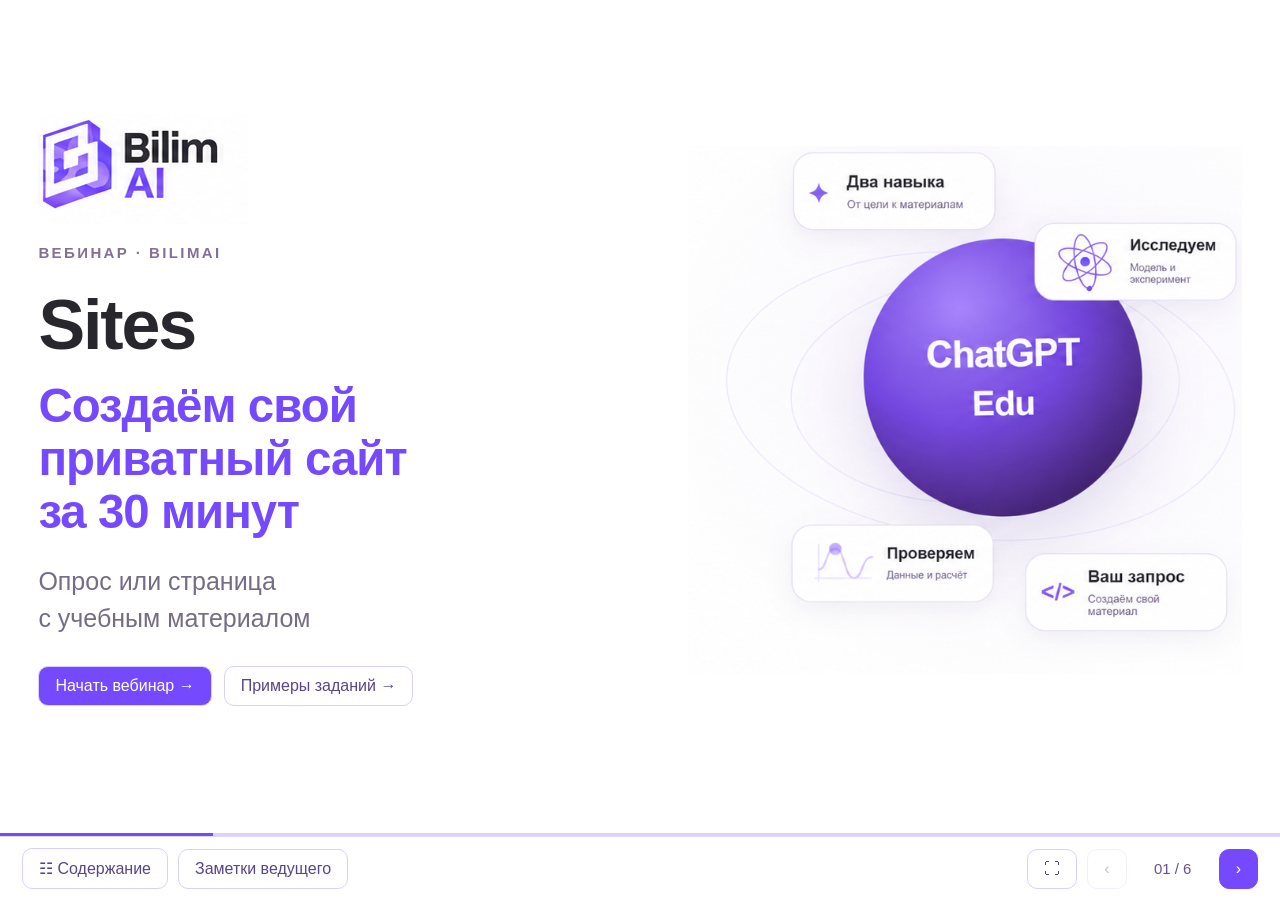
==== index.html @ 43b7cc46 "Publish Sites webinar and poll with Google Sheets results" ====
<!doctype html>
<html lang="ru"><head><meta charset="utf-8"><meta name="viewport" content="width=device-width,initial-scale=1"><meta name="color-scheme" content="light"><title>Sites: создаём свой приватный сайт за 30 минут | BilimAI</title><style>
:root{--purple:#754aff;--ink:#29272e;--muted:#756d83;--light:#f9f7ff}*{box-sizing:border-box}body{margin:0;background:#fff;color:var(--ink);font-family:Arial,sans-serif}button{font:inherit;cursor:pointer;border:1px solid #dbd0f6;border-radius:10px;background:#fff;color:#59458a;padding:10px 16px}button:hover{background:#eee8ff}button:disabled{opacity:.35;cursor:default}button:focus-visible,a:focus-visible{outline:3px solid #ffbb00;outline-offset:4px}main{min-height:calc(100dvh - 64px)}.slide{display:none;min-height:calc(100dvh - 64px)}.slide.active{display:block}.content{max-width:1320px;margin:auto;padding:clamp(28px,5vw,76px) clamp(24px,6vw,96px) 40px}.meta{font-size:clamp(14px,1.3vw,20px);color:var(--muted);display:flex;justify-content:space-between;gap:20px}h1{font-size:clamp(30px,4vw,58px);line-height:1.12;margin:35px 0 48px;letter-spacing:-.03em}h2{font-size:clamp(22px,2.3vw,34px);color:var(--purple);margin:0 0 14px;line-height:1.25}p{font-size:clamp(19px,2.1vw,30px);line-height:1.45;margin:0;white-space:pre-line}.rows{display:grid;gap:34px}.big{font-size:clamp(27px,3.6vw,49px);white-space:pre-line;margin-bottom:38px;line-height:1.23}.body{white-space:pre-line}.foot{font-size:clamp(16px,1.6vw,22px);color:var(--muted);margin-top:40px}.columns{display:grid;grid-template-columns:1fr 1fr;gap:65px}.lead{font-weight:600;margin-bottom:30px}.prompt{white-space:pre-wrap;font-size:clamp(19px,2vw,29px);line-height:1.45;max-width:1100px}.copy{margin-top:25px;background:var(--purple);color:#fff}.dark{background:#281d49;color:#fff}.dark h2{color:#c5adff}.dark .meta,.dark .foot{color:#dacdf8}.cover{display:none;align-items:center;justify-content:center;background:white;overflow:hidden;height:calc(100dvh - 64px)}.cover.active{display:flex}.cover-art{position:relative;width:min(100vw,calc((100dvh - 64px)*1.958));aspect-ratio:1.958;overflow:hidden}.cover-art img{width:100%;height:100%;display:block}.mask-tools{position:absolute;right:0;top:0;width:11%;height:6%;background:#fff}.cover-art:after{content:'';position:absolute;bottom:0;left:0;right:0;height:6.4%;background:white}.hotspot{position:absolute;top:61%;height:7.4%;opacity:0;border-radius:14px}.hotspot:focus-visible{opacity:1;background:#754aff20}.start{left:10.7%;width:13.7%}.demo{left:25.5%;width:12.7%}.toolbar{position:fixed;bottom:0;left:0;right:0;min-height:64px;background:#ffffffed;backdrop-filter:blur(10px);border-top:1px solid #e1d8f5;display:flex;align-items:center;gap:10px;padding:10px 22px;z-index:5}.toolbar .spacer{flex:1}.progress{height:3px;background:#ded3f7;position:fixed;bottom:64px;left:0;right:0;z-index:6}.progress span{display:block;background:var(--purple);height:100%;transition:width .2s}.count{min-width:72px;text-align:center;color:#68518e;font-size:15px}.nav-button{background:var(--purple);color:#fff;border-color:var(--purple)}.timer-controls{display:flex;gap:12px;align-items:center;margin-top:26px;flex-wrap:wrap}.timer-controls output{font-size:30px;letter-spacing:.08em}.dialog{max-width:780px;width:calc(100vw - 36px);border:1px solid #d4c7f0;border-radius:18px;padding:28px;color:var(--ink);box-shadow:0 25px 100px #21133540}dialog::backdrop{background:#1c123a70}.dialog-head{display:flex;align-items:center;justify-content:space-between;gap:15px;margin-bottom:22px}.dialog-head h2{margin:0}.program-list{display:grid;gap:5px;max-height:65vh;overflow:auto}.program-list button{text-align:left;display:flex;justify-content:space-between;gap:20px;border:none}.program-list .selected{background:#eee8ff;font-weight:bold}.notes{font-size:19px;line-height:1.6;white-space:pre-line}.status{position:fixed;bottom:85px;left:50%;transform:translateX(-50%);background:#281d49;color:white;padding:13px 22px;border-radius:12px;z-index:10;display:none} @media(max-width:650px){.content{padding:28px 24px 40px}h1{margin:25px 0 32px}.columns{grid-template-columns:1fr;gap:32px}.toolbar{padding:10px 12px;gap:6px}.toolbar button{padding:9px 11px}.toolbar .text-label{display:none}.count{min-width:58px}.cover.active{height:auto;min-height:calc(100dvh - 64px)}.cover-art{width:100vw}.prompt{font-size:20px}.rows{gap:30px}}@media print{.slide,.slide.active,.cover,.cover.active{display:block;break-after:page;min-height:0;height:auto}.toolbar,.progress,.copy,.timer-controls,.mask-tools{display:none}.content{padding:25px}.cover-art{width:100%}h1{font-size:32px;margin:20px 0}p,.prompt{font-size:20px}.rows{gap:20px}.dark{color:#29272e;background:white}.dark h2{color:#754aff}}

.native-cover{width:min(1400px,100%);padding:38px 5vw 54px;margin:auto;display:grid;grid-template-columns:1.1fr 1fr;gap:40px;align-items:center}.native-cover .brand{height:110px;width:210px;background-image:url("[data-uri]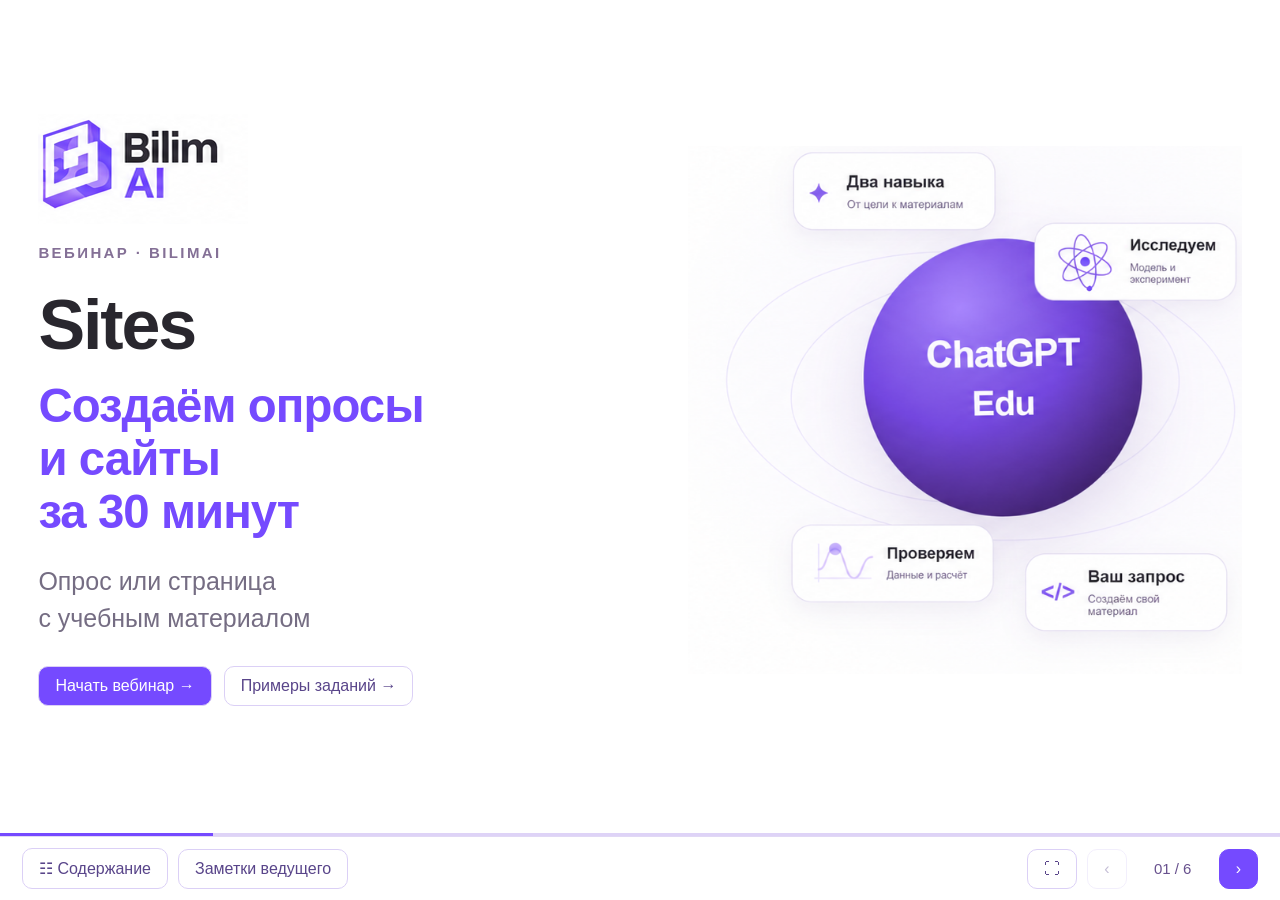
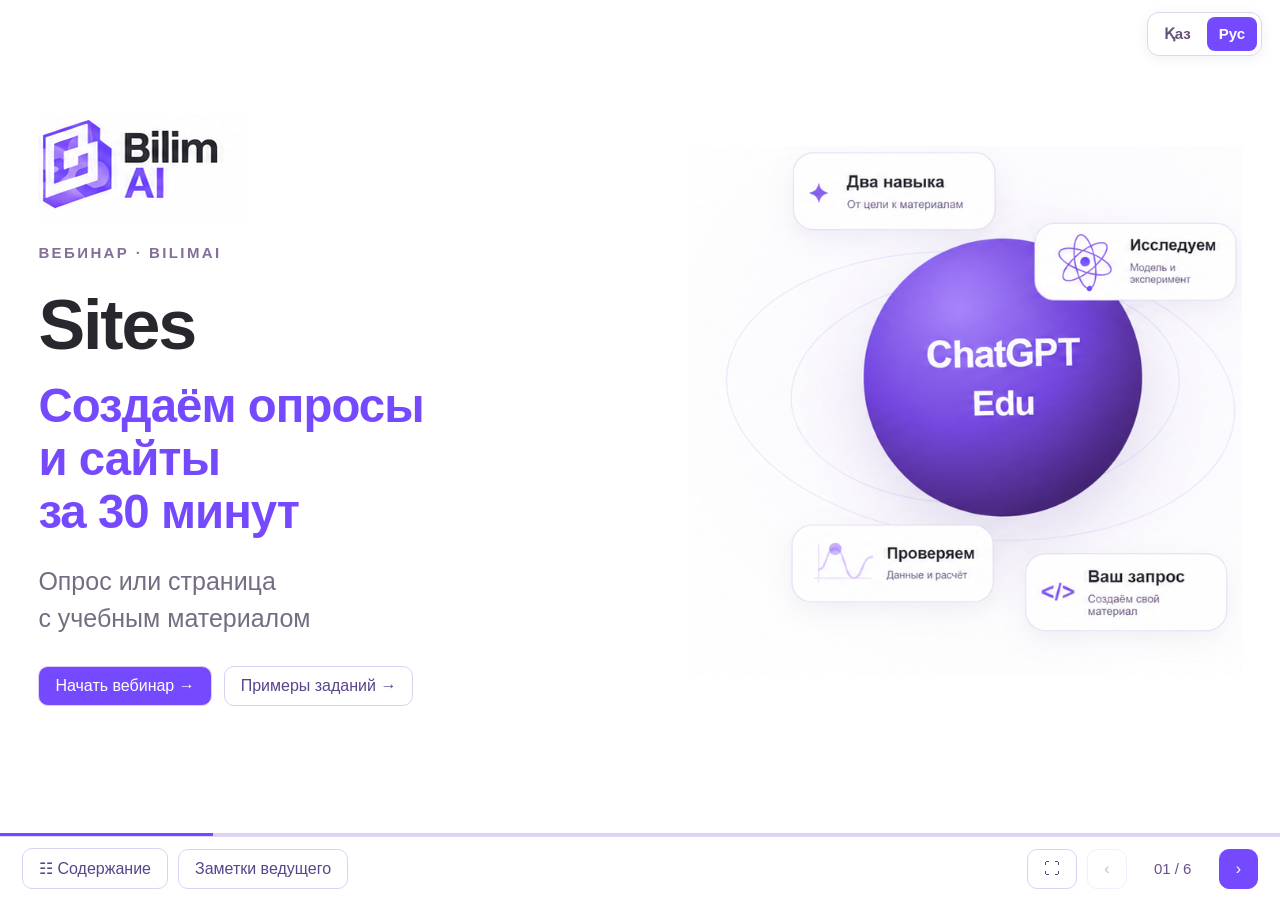
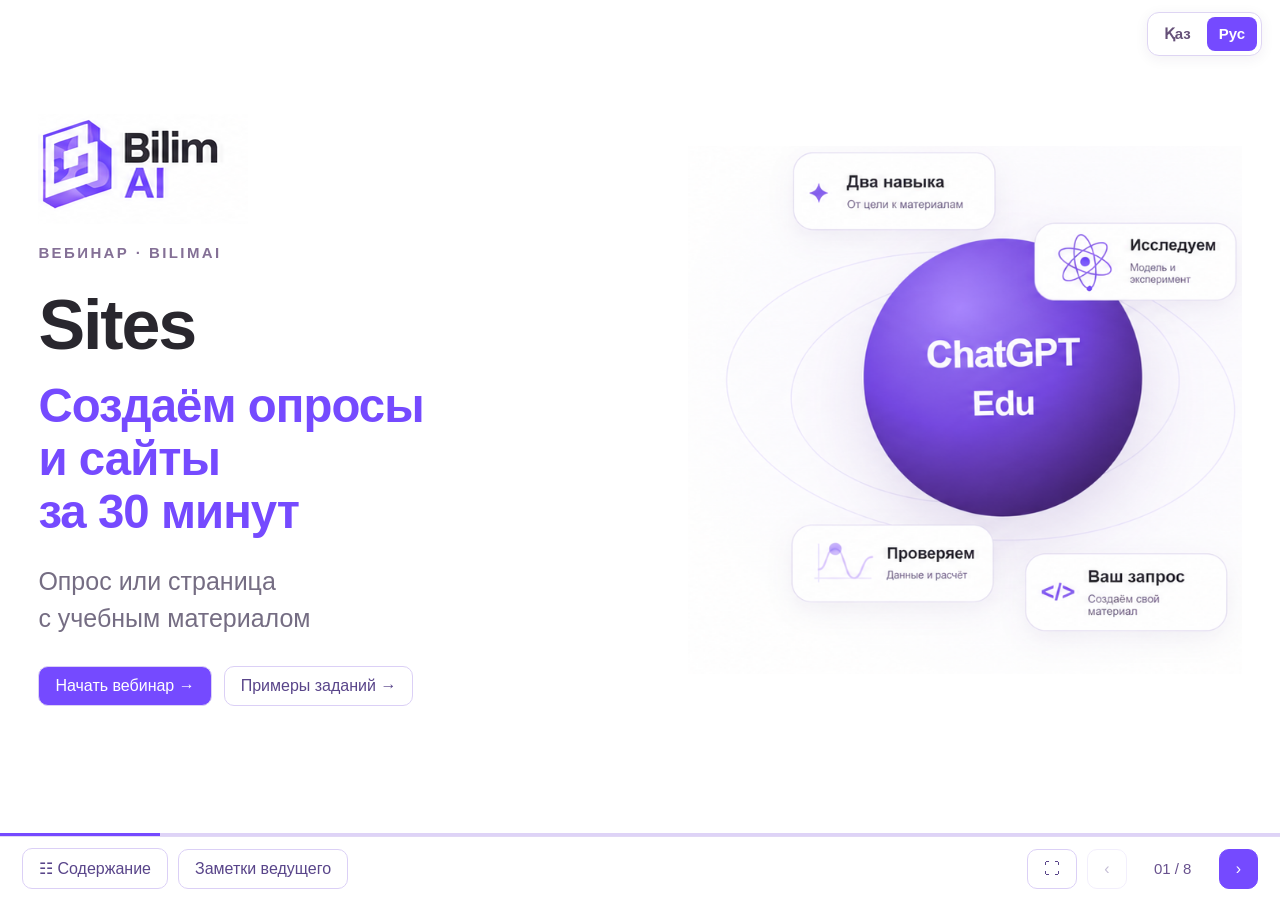
